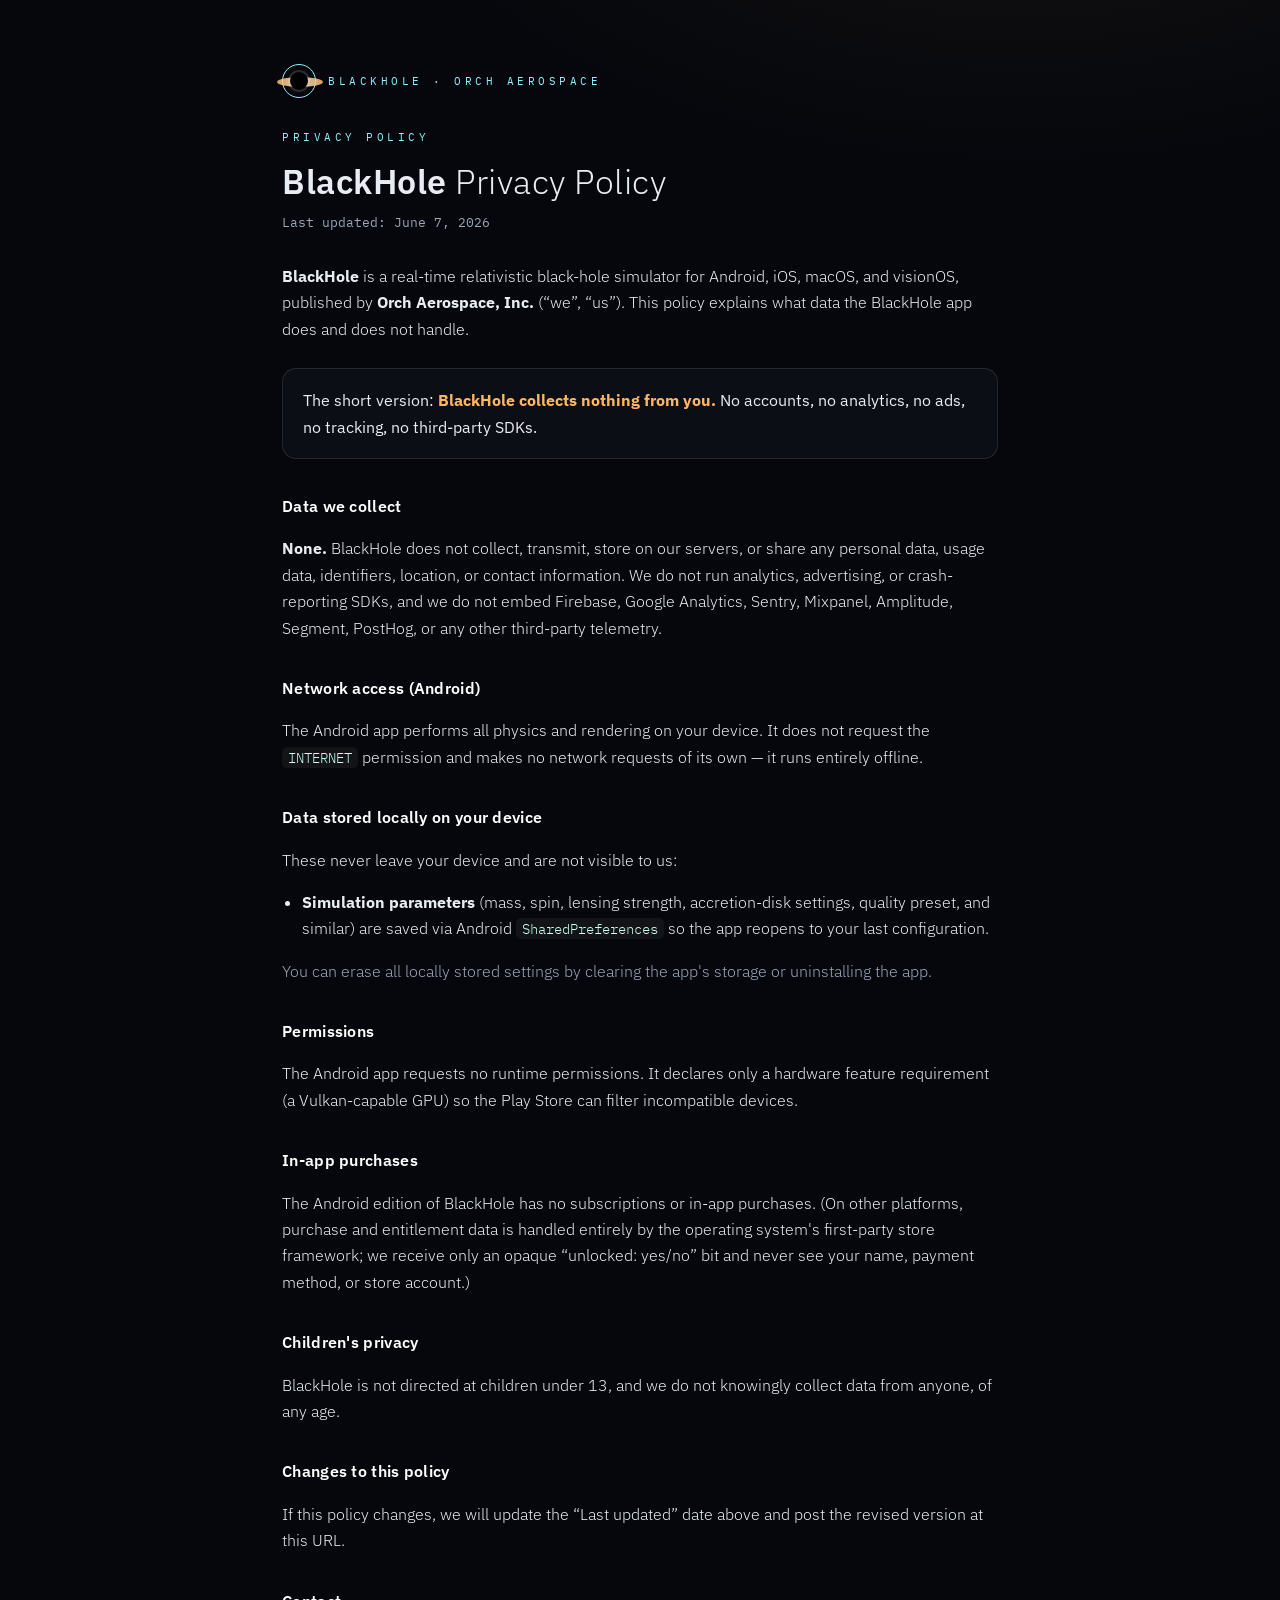
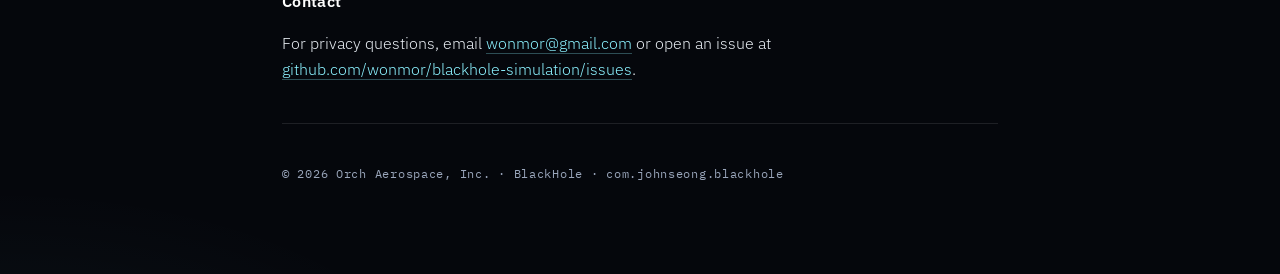
==== docs/privacy/index.html @ be4e6690 "docs: GitHub Pages privacy policy for BlackHole (Android/Play) Co-Authored-By: Claude Opus 4.8 (1M c" ====
<!DOCTYPE html>
<html lang="en">
<head>
<meta charset="utf-8">
<meta name="viewport" content="width=device-width, initial-scale=1">
<title>Privacy Policy — BlackHole · Orch Aerospace, Inc.</title>
<meta name="description" content="Privacy policy for the BlackHole app by Orch Aerospace, Inc. BlackHole collects no personal data.">
<link rel="preconnect" href="https://fonts.googleapis.com">
<link rel="preconnect" href="https://fonts.gstatic.com" crossorigin>
<link href="https://fonts.googleapis.com/css2?family=IBM+Plex+Mono:wght@400;500&family=IBM+Plex+Sans:wght@300;400;600&display=swap" rel="stylesheet">
<style>
  :root{
    --bg:#05070c; --panel:#0b0e15; --line:rgba(255,255,255,.10);
    --fg:#e8edf3; --dim:#9aa6bb; --accent:#8cf2ff; --warm:#ffb661;
  }
  *{box-sizing:border-box}
  html,body{margin:0;background:var(--bg);color:var(--fg);
    font-family:"IBM Plex Sans",system-ui,-apple-system,sans-serif;line-height:1.65}
  body{background:
    radial-gradient(1100px 600px at 80% -10%, rgba(255,182,97,.07), transparent 60%),
    radial-gradient(900px 500px at 0% 110%, rgba(140,242,255,.06), transparent 55%),
    var(--bg);}
  .wrap{max-width:760px;margin:0 auto;padding:64px 22px 90px}
  .badge{display:inline-flex;align-items:center;gap:12px;margin-bottom:30px}
  .badge .ring{width:34px;height:34px;border-radius:50%;
    border:1px solid var(--accent);position:relative;flex:0 0 auto}
  .badge .ring::after{content:"";position:absolute;inset:7px;border-radius:50%;
    background:#000;box-shadow:0 0 0 2px rgba(255,255,255,.15)}
  .badge .ring::before{content:"";position:absolute;left:-6px;top:12px;width:46px;height:10px;
    border-radius:50%;background:linear-gradient(90deg,var(--warm),#fff2d8,var(--warm));
    opacity:.85;filter:blur(.3px)}
  .kicker{font-family:"IBM Plex Mono",monospace;font-size:11px;letter-spacing:.32em;
    color:var(--accent);text-transform:uppercase}
  h1{font-weight:300;font-size:34px;letter-spacing:.5px;margin:.2em 0 .1em}
  h1 b{font-weight:600}
  .updated{font-family:"IBM Plex Mono",monospace;color:var(--dim);font-size:12.5px;margin-bottom:30px}
  .tldr{background:var(--panel);border:1px solid var(--line);border-radius:14px;
    padding:18px 20px;margin:26px 0 34px}
  .tldr b{color:var(--warm)}
  h2{font-weight:600;font-size:16px;letter-spacing:.3px;margin:34px 0 8px;color:#fff}
  p,li{color:var(--fg);font-weight:300}
  .dim,.dim *{color:var(--dim)}
  a{color:var(--accent);text-decoration:none;border-bottom:1px solid rgba(140,242,255,.3)}
  a:hover{border-color:var(--accent)}
  code{font-family:"IBM Plex Mono",monospace;font-size:.9em;color:#cfe;
    background:rgba(255,255,255,.05);padding:1px 6px;border-radius:5px}
  hr{border:0;border-top:1px solid var(--line);margin:40px 0}
  footer{font-family:"IBM Plex Mono",monospace;font-size:12px;color:var(--dim);letter-spacing:.06em}
  ul{padding-left:20px}
</style>
</head>
<body>
<div class="wrap">
  <div class="badge"><span class="ring"></span>
    <span class="kicker">BlackHole · Orch Aerospace</span></div>

  <div class="kicker">Privacy Policy</div>
  <h1><b>BlackHole</b> Privacy Policy</h1>
  <div class="updated">Last updated: June 7, 2026</div>

  <p><strong>BlackHole</strong> is a real-time relativistic black-hole simulator
  for Android, iOS, macOS, and visionOS, published by
  <strong>Orch Aerospace, Inc.</strong> (&ldquo;we&rdquo;, &ldquo;us&rdquo;).
  This policy explains what data the BlackHole app does and does not handle.</p>

  <div class="tldr">The short version: <b>BlackHole collects nothing from you.</b>
  No accounts, no analytics, no ads, no tracking, no third-party SDKs.</div>

  <h2>Data we collect</h2>
  <p><strong>None.</strong> BlackHole does not collect, transmit, store on our
  servers, or share any personal data, usage data, identifiers, location, or
  contact information. We do not run analytics, advertising, or crash-reporting
  SDKs, and we do not embed Firebase, Google Analytics, Sentry, Mixpanel,
  Amplitude, Segment, PostHog, or any other third-party telemetry.</p>

  <h2>Network access (Android)</h2>
  <p>The Android app performs all physics and rendering on your device. It does
  not request the <code>INTERNET</code> permission and makes no network requests
  of its own — it runs entirely offline.</p>

  <h2>Data stored locally on your device</h2>
  <p>These never leave your device and are not visible to us:</p>
  <ul>
    <li><strong>Simulation parameters</strong> (mass, spin, lensing strength,
    accretion-disk settings, quality preset, and similar) are saved via Android
    <code>SharedPreferences</code> so the app reopens to your last configuration.</li>
  </ul>
  <p class="dim">You can erase all locally stored settings by clearing the app's
  storage or uninstalling the app.</p>

  <h2>Permissions</h2>
  <p>The Android app requests no runtime permissions. It declares only a hardware
  feature requirement (a Vulkan-capable GPU) so the Play Store can filter
  incompatible devices.</p>

  <h2>In-app purchases</h2>
  <p>The Android edition of BlackHole has no subscriptions or in-app purchases.
  (On other platforms, purchase and entitlement data is handled entirely by the
  operating system's first-party store framework; we receive only an opaque
  &ldquo;unlocked: yes/no&rdquo; bit and never see your name, payment method, or
  store account.)</p>

  <h2>Children's privacy</h2>
  <p>BlackHole is not directed at children under 13, and we do not knowingly
  collect data from anyone, of any age.</p>

  <h2>Changes to this policy</h2>
  <p>If this policy changes, we will update the &ldquo;Last updated&rdquo; date
  above and post the revised version at this URL.</p>

  <h2>Contact</h2>
  <p>For privacy questions, email
  <a href="mailto:wonmor@gmail.com">wonmor@gmail.com</a> or open an issue at
  <a href="https://github.com/wonmor/blackhole-simulation/issues">github.com/wonmor/blackhole-simulation/issues</a>.</p>

  <hr>
  <footer>© 2026 Orch Aerospace, Inc. · BlackHole · com.johnseong.blackhole</footer>
</div>
</body>
</html>
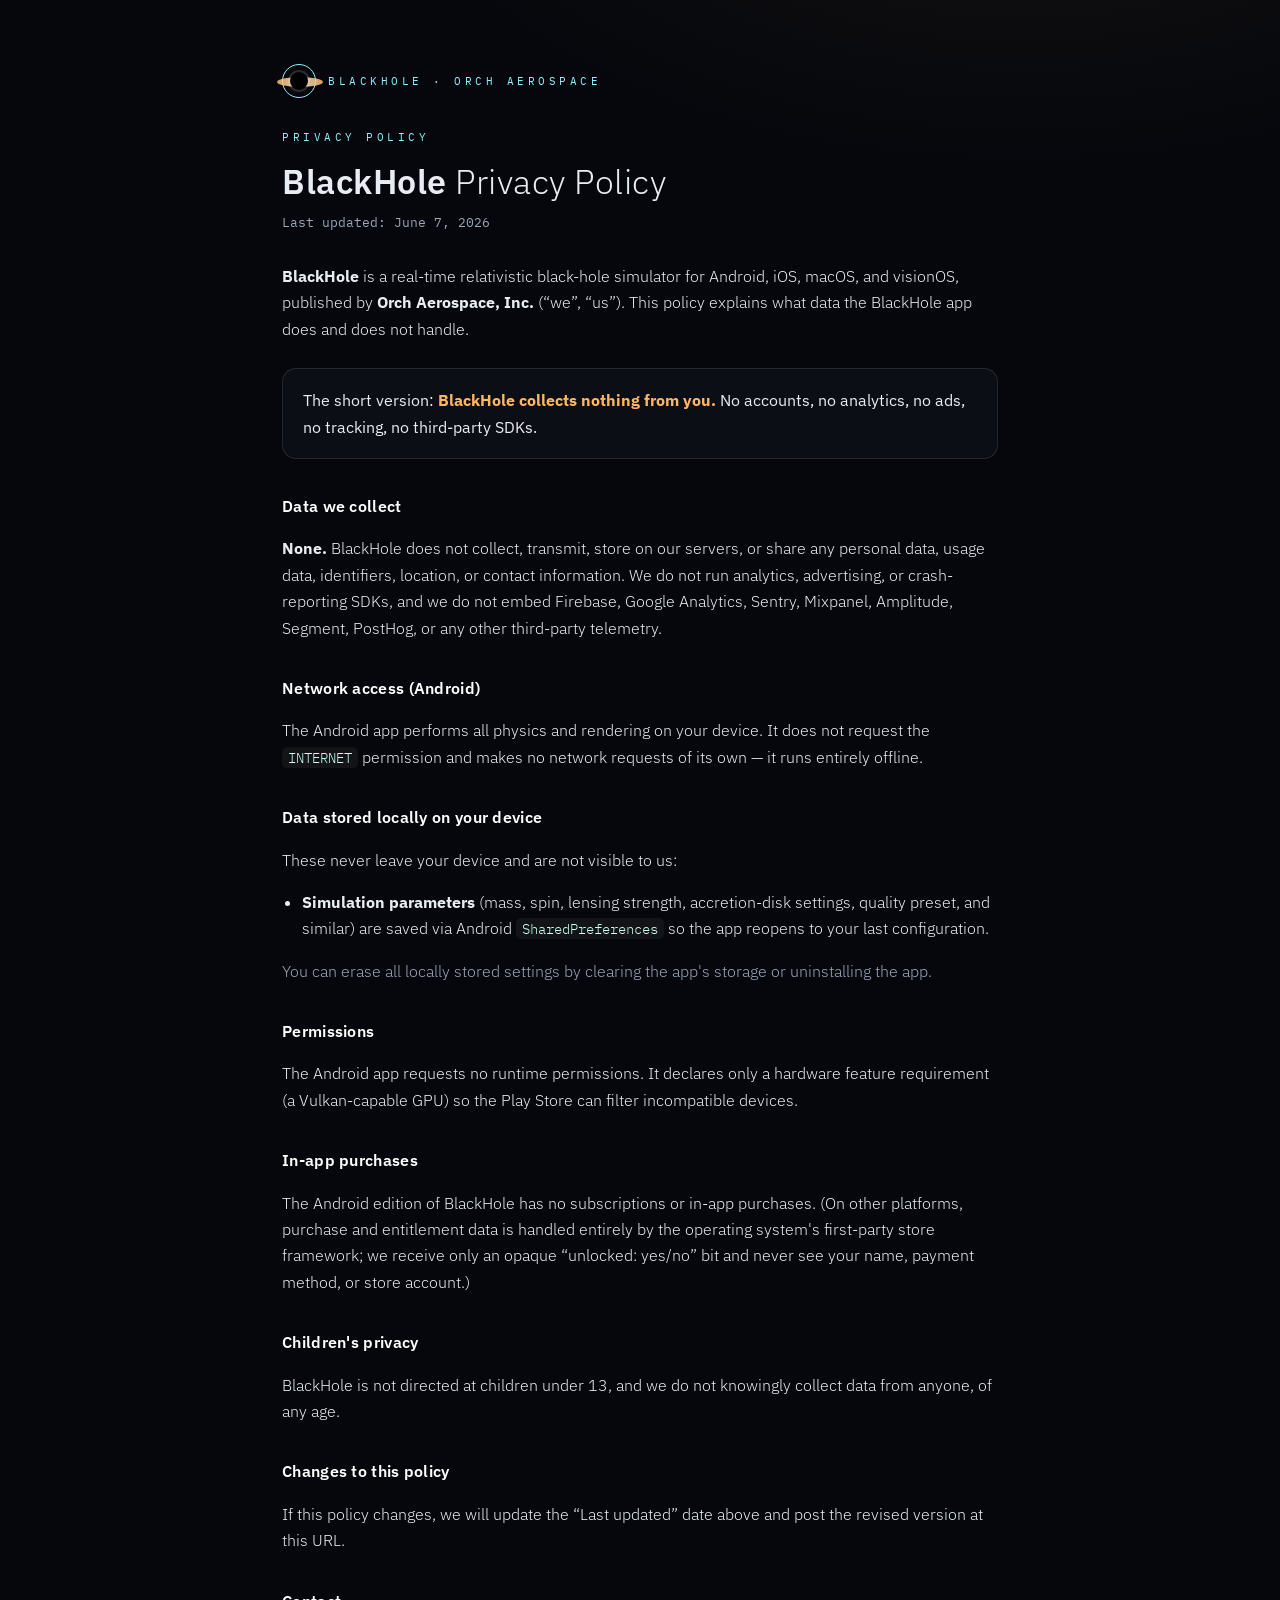
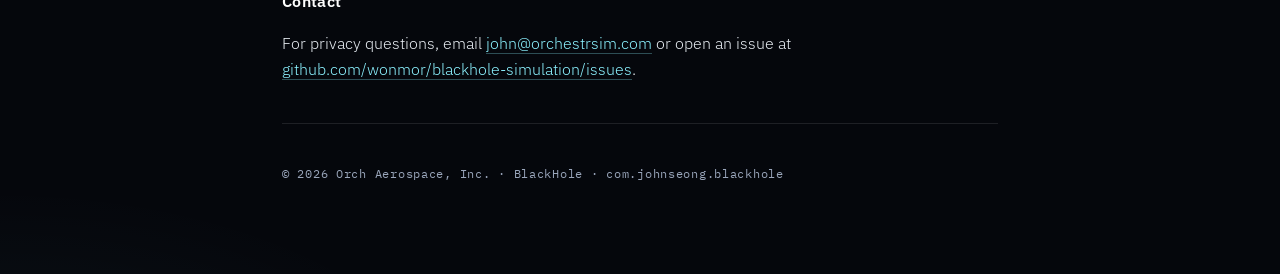
==== commit c19d4d29: "Use john@orchestrsim.com as the public contact email Replaces personal addresses in public-facing co" ====
--- a/docs/privacy/index.html
+++ b/docs/privacy/index.html
@@ -110,7 +110,7 @@
 
   <h2>Contact</h2>
   <p>For privacy questions, email
-  <a href="mailto:wonmor@gmail.com">wonmor@gmail.com</a> or open an issue at
+  <a href="mailto:john@orchestrsim.com">john@orchestrsim.com</a> or open an issue at
   <a href="https://github.com/wonmor/blackhole-simulation/issues">github.com/wonmor/blackhole-simulation/issues</a>.</p>
 
   <hr>
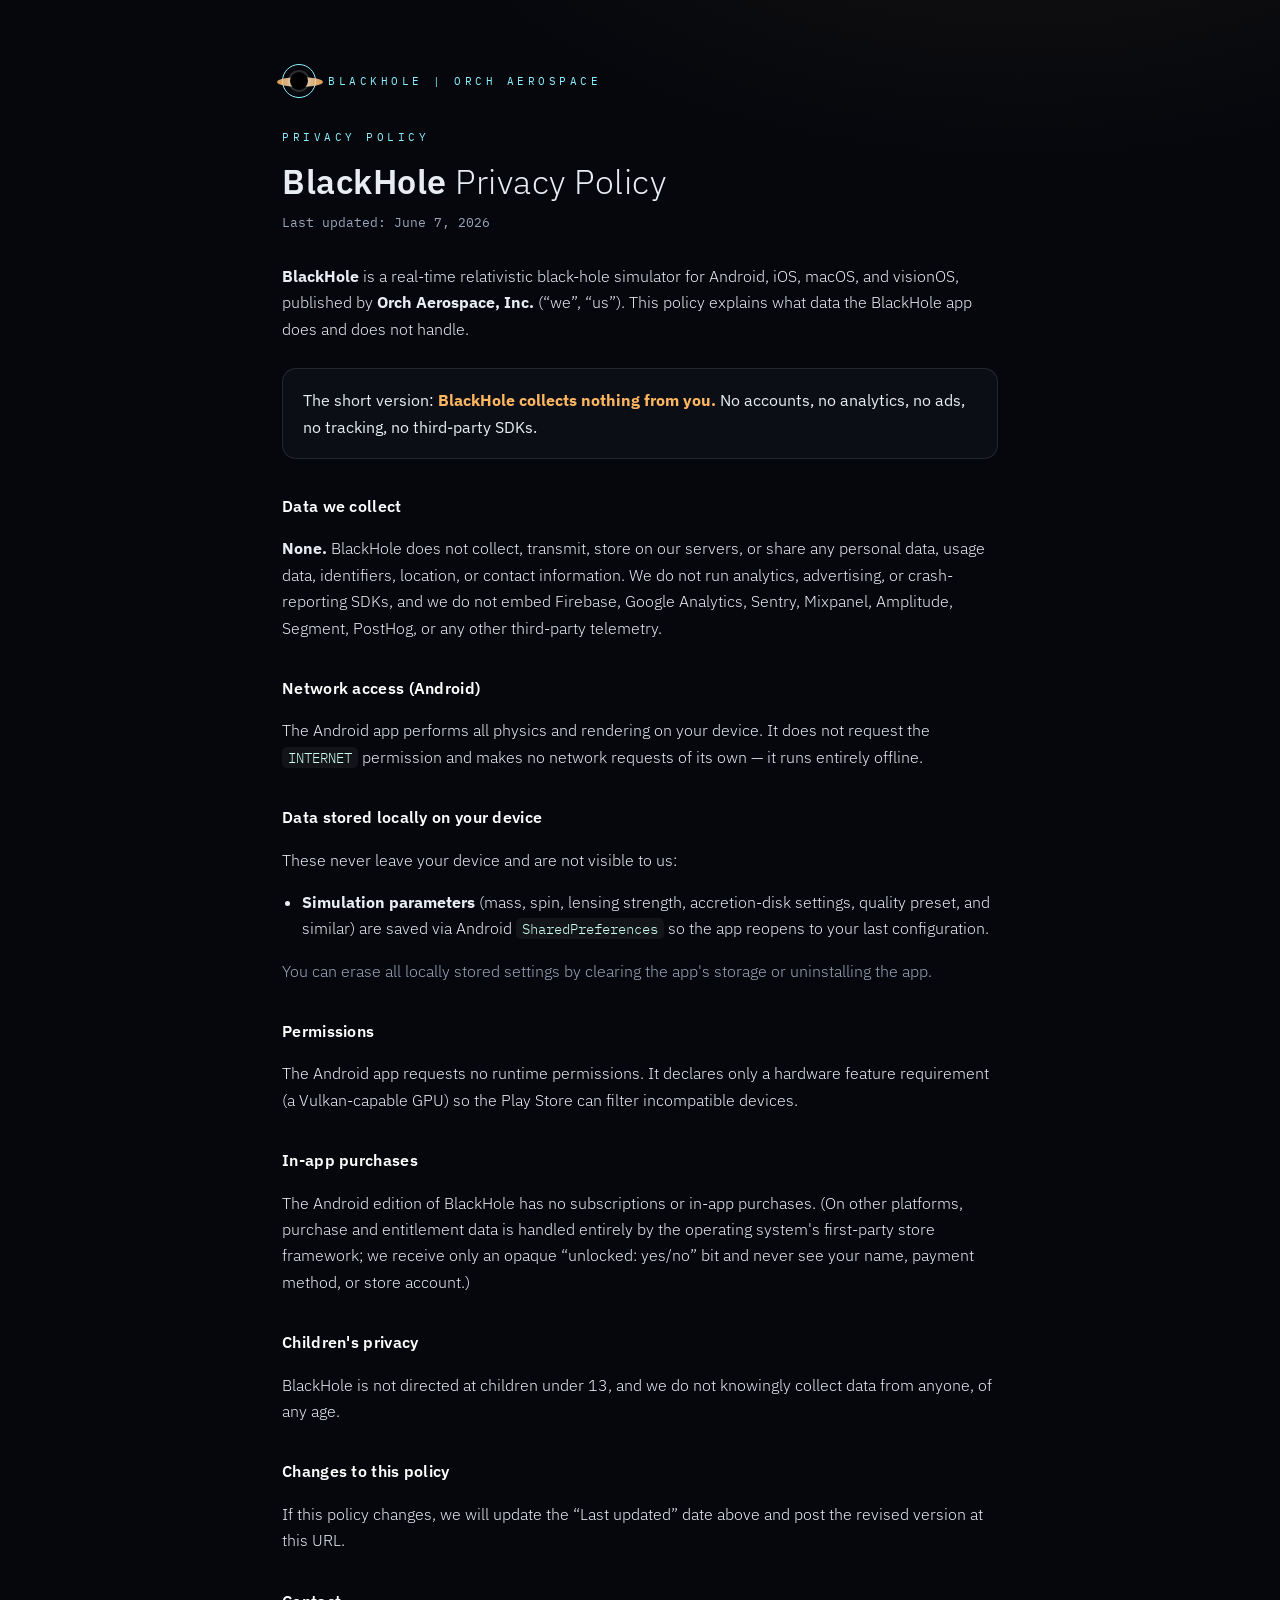
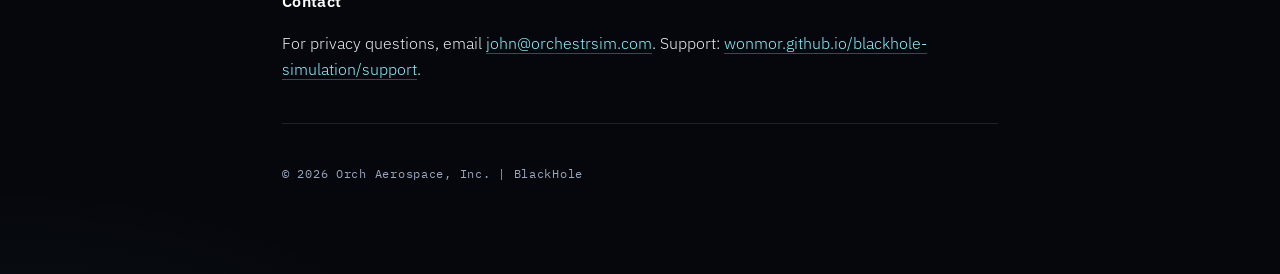
==== commit 905f9720: "apple: Mac layout fits every window size, own support/physics pages, build iOS 7 / Mac 5 - Mac minim" ====
--- a/docs/privacy/index.html
+++ b/docs/privacy/index.html
@@ -3,7 +3,7 @@
 <head>
 <meta charset="utf-8">
 <meta name="viewport" content="width=device-width, initial-scale=1">
-<title>Privacy Policy — BlackHole · Orch Aerospace, Inc.</title>
+<title>Privacy Policy | BlackHole | Orch Aerospace, Inc.</title>
 <meta name="description" content="Privacy policy for the BlackHole app by Orch Aerospace, Inc. BlackHole collects no personal data.">
 <link rel="preconnect" href="https://fonts.googleapis.com">
 <link rel="preconnect" href="https://fonts.gstatic.com" crossorigin>
@@ -52,7 +52,7 @@
 <body>
 <div class="wrap">
   <div class="badge"><span class="ring"></span>
-    <span class="kicker">BlackHole · Orch Aerospace</span></div>
+    <span class="kicker">BlackHole | Orch Aerospace</span></div>
 
   <div class="kicker">Privacy Policy</div>
   <h1><b>BlackHole</b> Privacy Policy</h1>
@@ -110,11 +110,11 @@
 
   <h2>Contact</h2>
   <p>For privacy questions, email
-  <a href="mailto:john@orchestrsim.com">john@orchestrsim.com</a> or open an issue at
-  <a href="https://github.com/wonmor/blackhole-simulation/issues">github.com/wonmor/blackhole-simulation/issues</a>.</p>
+  <a href="mailto:john@orchestrsim.com">john@orchestrsim.com</a>.
+  Support: <a href="../support/">wonmor.github.io/blackhole-simulation/support</a>.</p>
 
   <hr>
-  <footer>© 2026 Orch Aerospace, Inc. · BlackHole · com.johnseong.blackhole</footer>
+  <footer>© 2026 Orch Aerospace, Inc. | BlackHole</footer>
 </div>
 </body>
 </html>
